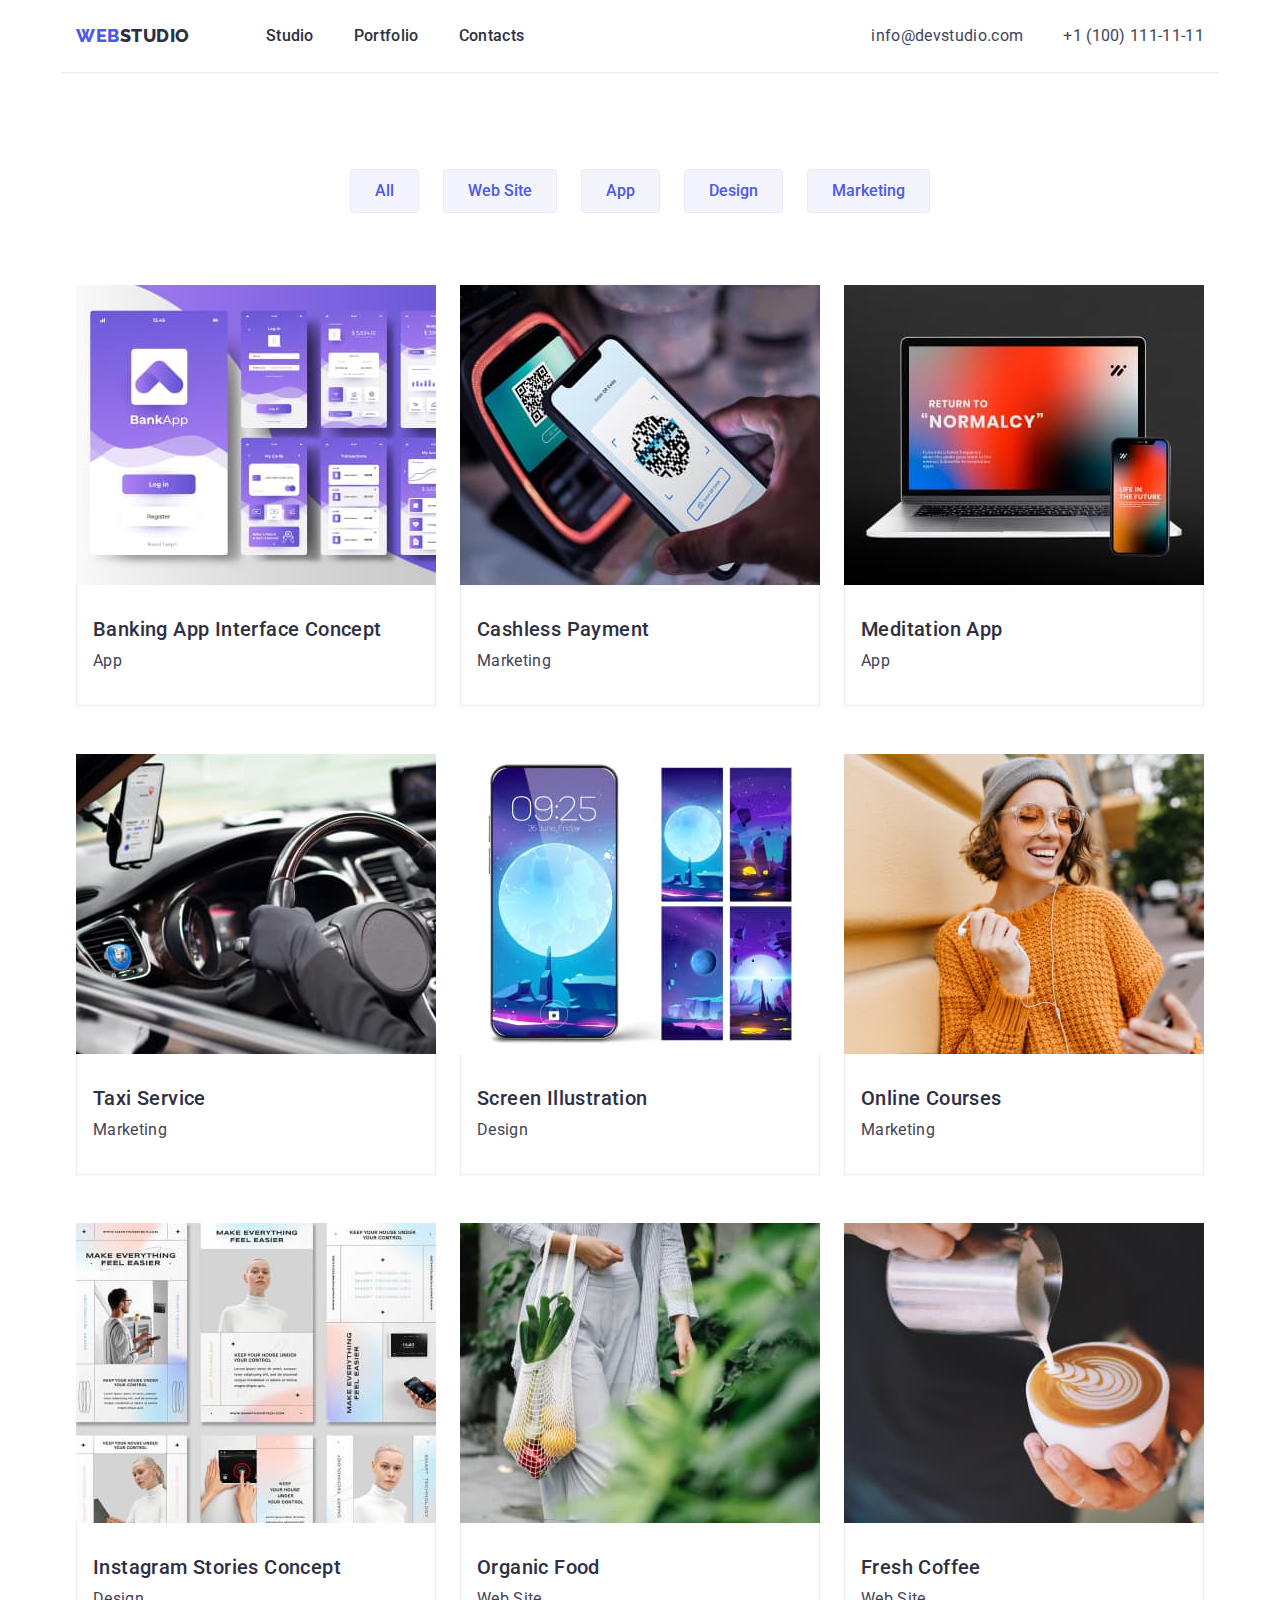
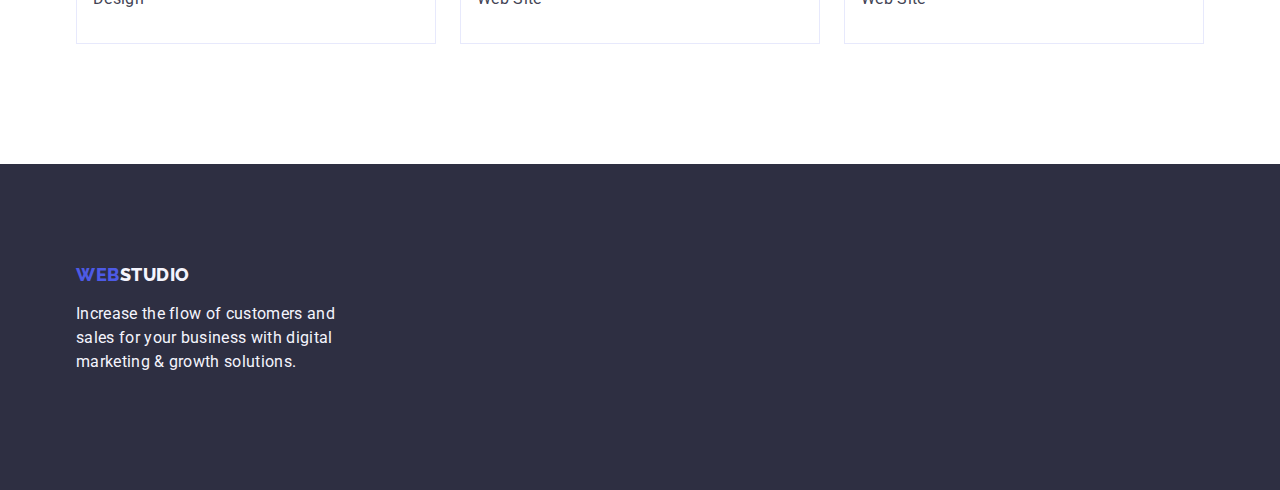
==== portfolio.html @ 163e7109 "hw3" ====
<!doctype html>
<html lang="en">
  <head>
    <meta charset="UTF-8" />
    <meta name="viewport" content="width=device-width, initial-scale=1.0" />
    <link
      href="https://fonts.googleapis.com/css2?family=Raleway:wght@800&family=Roboto:wght@400;500;700;900&display=swap"
      rel="stylesheet"
    />
    <title>Portfolio</title>
    <link
      rel="stylesheet"
      href="https://cdn.jsdelivr.net/npm/modern-normalize@2.0.0/modern-normalize.min.css"
    />
    <link href="css/styles.css" rel="stylesheet" />
  </head>
  <body>
    <header>
      <div class="header-container container">
        <nav class="header-nav">
          <a href="./index.html" class="logo"
            >WEB<span class="logo-header">STUDIO</span></a
          >
          <ul class="list-items">
            <li>
              <a href="./index.html" class="navigation-link">Studio</a>
            </li>
            <li>
              <a href="portfolio.html" class="navigation-link">Portfolio</a>
            </li>
            <li><a class="navigation-link">Contacts</a></li>
          </ul>
        </nav>
        <address class="contacts">
          <ul class="list-items">
            <li>
              <a href="mailto:info@webstudio.com" class="contacts-item"
                >info@devstudio.com</a
              >
            </li>
            <li>
              <a href="tel:+11001111111" class="contacts-item"
                >+1 (100) 111-11-11</a
              >
            </li>
          </ul>
        </address>
      </div>
    </header>

    <main>
      <section class="portfolio-gallery">
        <div class="container">
          <h1 class="visually-hidden">Portfolio</h1>

          <ul class="gallery-filter-list list-items">
            <li>
              <button type="button" class="filter-button">All</button>
            </li>
            <li>
              <button type="button" class="filter-button">Web Site</button>
            </li>
            <li>
              <button type="button" class="filter-button">App</button>
            </li>
            <li>
              <button type="button" class="filter-button">Design</button>
            </li>
            <li>
              <button type="button" class="filter-button">Marketing</button>
            </li>
          </ul>

          <ul class="gallery-list list-items">
            <li class="portfolio-item">
              <a href="" class="portfolio-item-content">
                <img
                  class="portfolio_image"
                  src="images/banking-app.jpg"
                  alt="Banking App Interface Concept"
                  width="360"
                  height="300"
                />
                <div class="project-wrapper">
                  <h2 class="project-title">Banking App Interface Concept</h2>
                  <p class="project-category">App</p>
                </div>
              </a>
            </li>
            <li class="portfolio-item">
              <a href="" class="portfolio-item-content">
                <img
                  class="portfolio_image"
                  src="images/cashless-payment.jpg"
                  alt="Banking App Interface Concept"
                  width="360"
                  height="300"
                />
                <div class="project-wrapper">
                  <h2 class="project-title">Cashless Payment</h2>
                  <p class="project-category">Marketing</p>
                </div>
              </a>
            </li>
            <li class="portfolio-item">
              <a href="" class="portfolio-item-content">
                <img
                  class="portfolio_image"
                  src="images/meditation-app.jpg"
                  alt="Banking App Interface Concept"
                  width="360"
                  height="300"
                />
                <div class="project-wrapper">
                  <h2 class="project-title">Meditation App</h2>
                  <p class="project-category">App</p>
                </div>
              </a>
            </li>
            <li class="portfolio-item">
              <a href="" class="portfolio-item-content">
                <img
                  class="portfolio_image"
                  src="images/taxi-service.jpg"
                  alt="Banking App Interface Concept"
                  width="360"
                  height="300"
                />
                <div class="project-wrapper">
                  <h2 class="project-title">Taxi Service</h2>
                  <p class="project-category">Marketing</p>
                </div>
              </a>
            </li>
            <li class="portfolio-item">
              <a href="" class="portfolio-item-content">
                <img
                  class="portfolio_image"
                  src="images/screen-illustrations.jpg"
                  alt="Banking App Interface Concept"
                  width="360"
                  height="300"
                />
                <div class="project-wrapper">
                  <h2 class="project-title">Screen Illustration</h2>
                  <p class="project-category">Design</p>
                </div>
              </a>
            </li>
            <li class="portfolio-item">
              <a href="" class="portfolio-item-content">
                <img
                  class="portfolio_image"
                  src="images/online-courses.jpg"
                  alt="Banking App Interface Concept"
                  width="360"
                  height="300"
                />
                <div class="project-wrapper">
                  <h2 class="project-title">Online Courses</h2>
                  <p class="project-category">Marketing</p>
                </div>
              </a>
            </li>
            <li class="portfolio-item">
              <a href="" class="portfolio-item-content">
                <img
                  class="portfolio_image"
                  src="images/instagram-stories.jpg"
                  alt="Banking App Interface Concept"
                  width="360"
                  height="300"
                />
                <div class="project-wrapper">
                  <h2 class="project-title">Instagram Stories Concept</h2>
                  <p class="project-category">Design</p>
                </div>
              </a>
            </li>
            <li class="portfolio-item">
              <a href="" class="portfolio-item-content">
                <img
                  class="portfolio_image"
                  src="images/organic-food.jpg"
                  alt="Banking App Interface Concept"
                  width="360"
                  height="300"
                />
                <div class="project-wrapper">
                  <h2 class="project-title">Organic Food</h2>
                  <p class="project-category">Web Site</p>
                </div>
              </a>
            </li>
            <li class="portfolio-item">
              <a href="" class="portfolio-item-content">
                <img
                  class="portfolio_image"
                  src="images/fresh-coffee.jpg"
                  alt="Banking App Interface Concept"
                  width="360"
                  height="300"
                />
                <div class="project-wrapper">
                  <h2 class="project-title">Fresh Coffee</h2>
                  <p class="project-category">Web Site</p>
                </div>
              </a>
            </li>
          </ul>
        </div>
      </section>
    </main>

    <footer class="additional-info">
      <div class="container">
        <a href="./index.html" class="logo"
          >WEB<span class="logo-footer">STUDIO</span></a
        >
        <p class="tagline">
          Increase the flow of customers and sales for your business with
          digital marketing & growth solutions.
        </p>
      </div>
    </footer>
  </body>
</html>
---- css/styles.css ----
:root {
  --iris: #4d5ae5;
  --ocean: #404bbf;
  --navy-blue: #2e2f42;
  --green: #31d0aa;
  --slate: #434455;
  --light-slate: #8e8f99;
  --cornflower: #e7e9fc;
  --cloud: #f4f4fd;
  --navy-blue-modal: rgba(46, 47, 66, 0.4);
  --grey: rgba(46, 47, 66, 0.7);
  --white: #fff;
  --dairy: #fcfcfc;
  --font-family: "Roboto", sans-serif;
  --second-family: "Raleway", sans-serif;
}
body {
  color: var(--slate);
  letter-spacing: 0.02em;
  font-size: 16px;
  font-family: var(--font-family);
}
.container {
  width: 1158px;
  margin: 0 auto;
  padding: 0 15px;
}
img {
  display: block;
  max-width: 100%;
  height: auto;
}
h1,
h2,
h3,
h4,
h5,
h6,
p,
ul {
  margin: 0;
  padding: 0;
}

.logo {
  font-family: var(--second-family);
  font-weight: 800;
  font-size: 18px;
  line-height: 117%;
  letter-spacing: 0.03em;
  text-transform: uppercase;
  color: var(--iris);
  text-decoration: none;
  display: inline-block;
  margin-right: 76px;
}
.header-container {
  display: flex;
  align-items: center;
  border-bottom: 1px solid var(--cornflower);
}
.logo-header {
  color: var(--navy-blue);
}
.logo-footer {
  color: var(--cloud);
}
.list-items {
  list-style-type: none;
  display: flex;
  gap: 40px;
}
.header-nav {
  display: flex;
  align-items: center;
}
.contacts {
  font-style: normal;

  margin-left: auto;
}
.navigation-link,
.contacts-item {
  text-decoration: none;
}

.navigation-link {
  font-weight: 500;
  line-height: 150%;
  color: var(--navy-blue);
  font-size: 16px;
  padding-top: 24px;
  padding-bottom: 24px;
}
.navigation-link:hover,
.navigation-link:focus {
  color: var(--iris);
}
.contacts-item {
  line-height: 150%;
  color: var(--slate);
  font-style: normal;
  font-weight: 400;
  font-size: 16px;
  display: inline-block;
  padding-top: 24px;
  padding-bottom: 24px;
}
.contacts-item:hover,
.contacts-item:focus {
  color: var(--iris);
}
.page-title-section {
  background: var(--navy-blue);
  padding: 188px 0;
}
.page-title {
  color: var(--white);
  font-weight: 700;
  font-size: 56px;
  line-height: 1.07;
  letter-spacing: 0.02em;
  text-align: center;
  max-width: 496px;
  text-align: center;
  margin: 0 auto 48px;
}
.visually-hidden {
  position: absolute;
  width: 1px;
  height: 1px;
  margin: -1px;
  border: 0;
  padding: 0;
  white-space: nowrap;
  clip: rect(0 0 0 0);
  clip-path: inset(50%);
  overflow: hidden;
}
.order-button {
  border-radius: 4px;
  background: var(--iris);
  color: var(--white);
  font-weight: 500;
  cursor: pointer;
  box-shadow: 0 4px 4px 0 rgba(0, 0, 0, 0.15);
  font-family: "Roboto", sans-serif;
  font-size: 16px;
  line-height: 1.5;
  letter-spacing: 0.04em;
  padding: 16px 32px 16px 32px;
  border: none;
  display: block;
  margin: 0 auto;
}
.section-title {
  font-weight: 700;
  font-size: 36px;
  line-height: 111%;
  text-transform: capitalize;
  text-align: center;
  color: var(--navy-blue);
  cursor: pointer;
  margin-bottom: 72px;
}

.portfolio-list {
  display: flex;
  gap: 24px;
}
.project-title {
  font-weight: 500;
  font-size: 20px;
  line-height: 120%;
  letter-spacing: 0.02em;
  color: var(--navy-blue);
}
.portfolio {
  padding-bottom: 120px;
}
.portfolio-item-content {
  text-decoration: none;
}

.order-button:hover,
.order-button:focus {
  background: var(--ocean);
}
.filter-button {
  border: 1px solid var(--cornflower);
  border-radius: 4px;
  padding: 12px 24px;
  background-color: var(--cloud);
  color: var(--iris);
  font-weight: 500;
  cursor: pointer;
}
.filter-button:hover,
.filter-button:focus {
  background-color: var(--ocean);
  color: var(--white);
  box-shadow: 0 4px 4px 0 rgba(0, 0, 0, 0.15);
}

.project-category {
  line-height: 150%;
  letter-spacing: 0.02em;
  color: var(--slate);
}
.benefits {
  padding: 120px 0;
}
.benefits-list {
  display: flex;
  gap: 24px;
}
.benefit-item {
  width: 264px;
}

.benefit-title,
.team-card-name {
  font-weight: 500;
  font-size: 20px;
  line-height: 120%;
  color: var(--navy-blue);
  margin-bottom: 8px;
}
.benefit-title {
  text-align: left;
}
.benefit-description {
  line-height: 150%;
  letter-spacing: 0.02em;
}
.team {
  background: var(--cloud);
  padding: 120px 0;
}
.team-list {
  display: flex;
  gap: 24px;
}
.team-card {
  box-shadow:
    0 2px 1px 0 rgba(46, 47, 66, 0.08),
    0 1px 1px 0 rgba(46, 47, 66, 0.16),
    0 1px 6px 0 rgba(46, 47, 66, 0.08);
  background: var(--white);
}
.team-card-name {
  text-align: center;
}
.team__wrapper {
  padding: 32px 0;
}
.team-card-job {
  line-height: 150%;
  letter-spacing: 0.02em;
  text-align: center;
}
.additional-info {
  background: var(--navy-blue);
  padding: 100px 0;
}
.tagline {
  line-height: 150%;
  color: var(--cloud);
  width: 264px;
  padding: 16px 0px;
}

.portfolio-gallery {
  padding: 96px 0 120px;
}
.gallery-filter-list {
  display: flex;
  justify-content: center;
  gap: 24px;
  margin-bottom: 72px;
}
.gallery-list {
  display: flex;
  flex-wrap: wrap;
  gap: 48px 24px;
}
.project-wrapper {
  border: 1px solid var(--cornflower);
  background: var(--white);
  border-top: none;
  display: flex;
  padding: 32px 16px;
  flex-direction: column;
  justify-content: center;
  align-items: flex-start;
  gap: 8px;
  align-self: stretch;
}
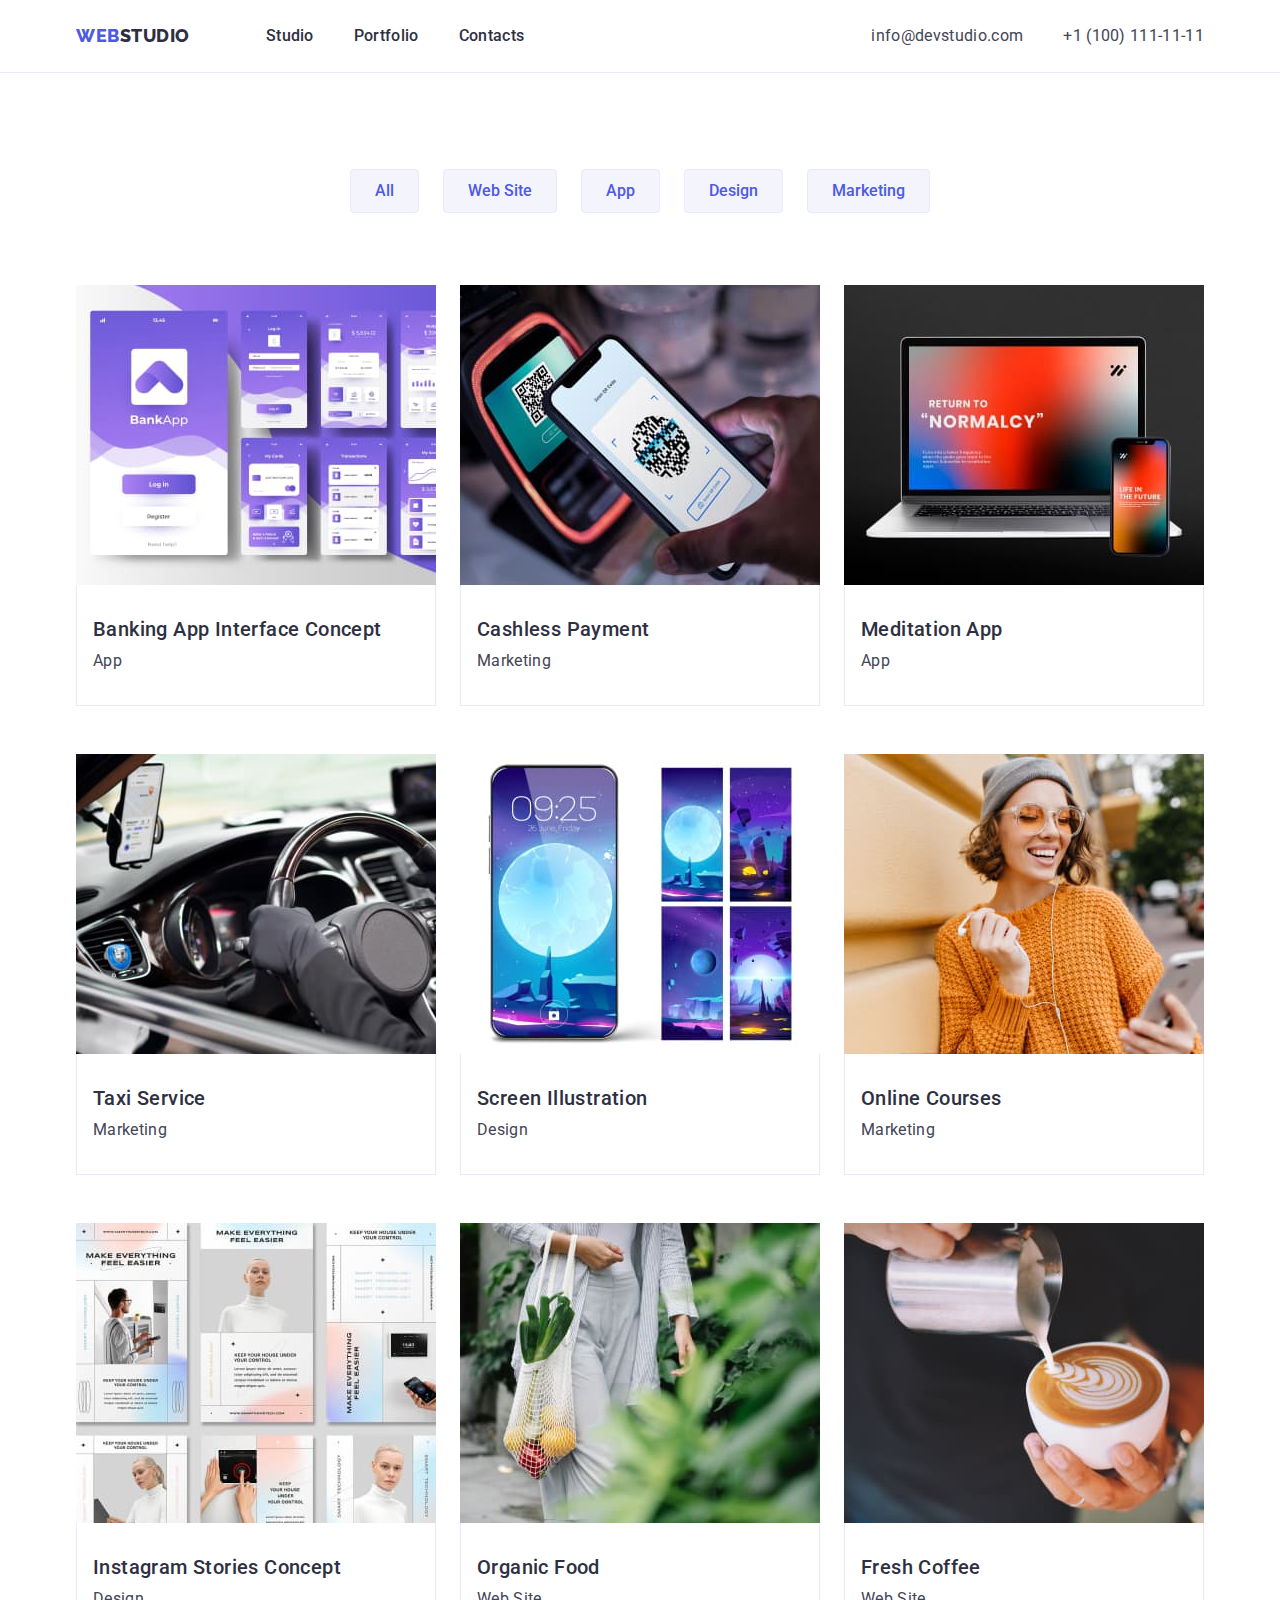
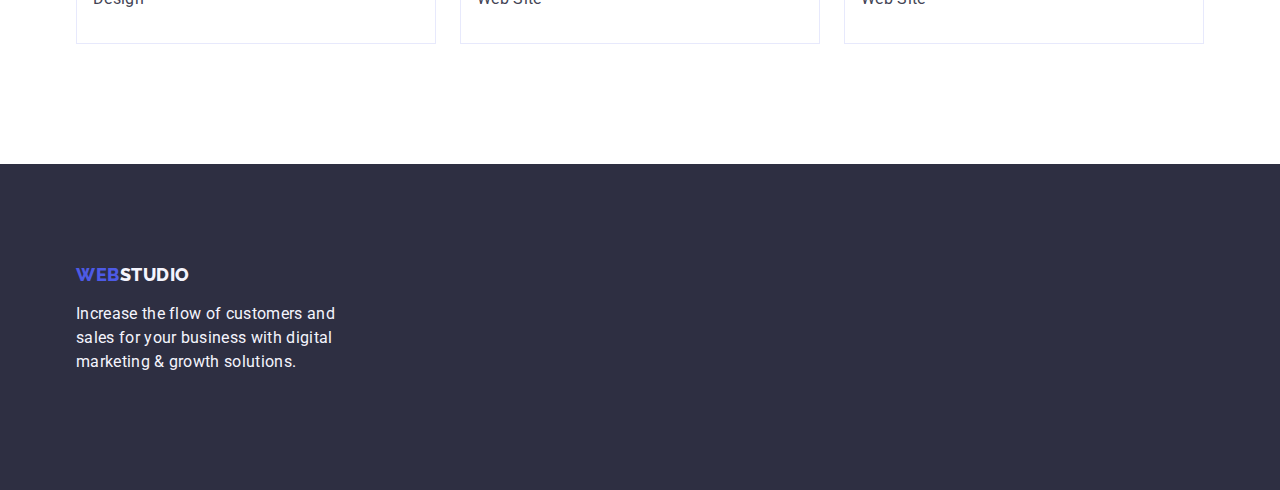
==== commit 1e8602cc: "header bottom line fixed" ====
--- a/portfolio.html
+++ b/portfolio.html
@@ -15,7 +15,7 @@
     <link href="css/styles.css" rel="stylesheet" />
   </head>
   <body>
-    <header>
+    <header class="header">
       <div class="header-container container">
         <nav class="header-nav">
           <a href="./index.html" class="logo"
--- a/css/styles.css
+++ b/css/styles.css
@@ -13,6 +13,10 @@
   --dairy: #fcfcfc;
   --font-family: "Roboto", sans-serif;
   --second-family: "Raleway", sans-serif;
+.header {
+  border-bottom: 1px solid var(--cornflower);
+  display: flex;
+}
 }
 body {
   color: var(--slate);
@@ -57,7 +61,6 @@
 .header-container {
   display: flex;
   align-items: center;
-  border-bottom: 1px solid var(--cornflower);
 }
 .logo-header {
   color: var(--navy-blue);
